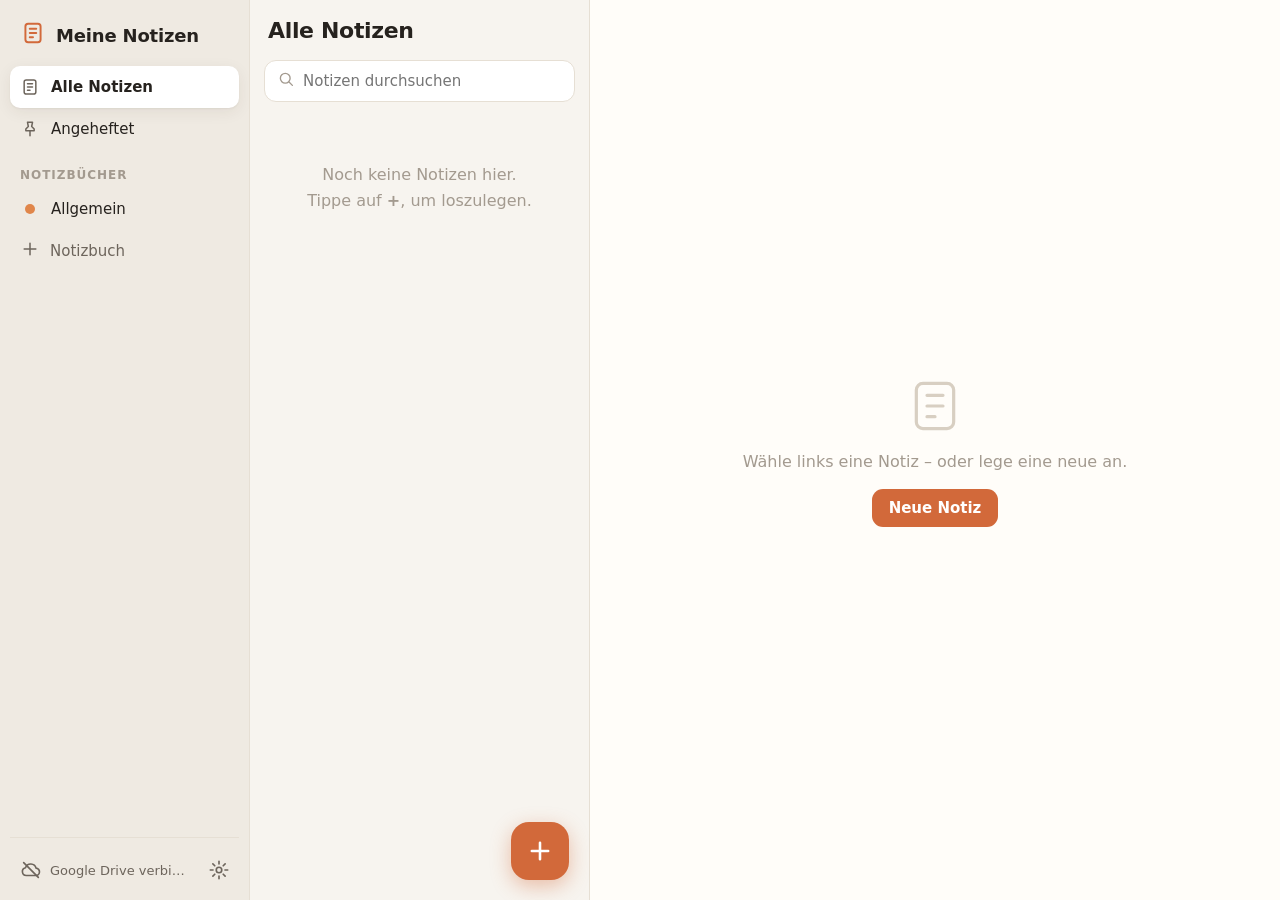
==== web/index.html @ 7f844f9a "Add files via upload" ====
<!doctype html>
<html lang="de">
<head>
  <meta charset="utf-8">
  <meta name="viewport" content="width=device-width, initial-scale=1, viewport-fit=cover, interactive-widget=resizes-content">
  <title>Meine Notizen</title>
  <meta name="theme-color" content="#f7f4ef" media="(prefers-color-scheme: light)">
  <meta name="theme-color" content="#1c1b1a" media="(prefers-color-scheme: dark)">
  <link rel="manifest" href="manifest.webmanifest">
  <link rel="icon" href="icons/icon.svg" type="image/svg+xml">
  <link rel="apple-touch-icon" href="icons/icon-192.png">
  <link rel="stylesheet" href="css/app.css">
</head>
<body>
  <div id="app" data-view="list">
    <aside id="sidebar">
      <div class="brand"><span class="brand-icon" data-icon="notes"></span><span>Meine Notizen</span></div>
      <nav id="nav"></nav>
      <button id="add-notebook" class="nav-add"><span data-icon="plus"></span>Notizbuch</button>
      <div class="sidebar-foot">
        <button id="sync-btn" class="sync-btn"></button>
        <button id="settings-btn" class="icon-btn" title="Einstellungen" data-icon="settings"></button>
      </div>
    </aside>
    <div id="scrim"></div>

    <section id="list-pane">
      <header class="pane-head">
        <button id="menu-btn" class="icon-btn drawer-toggle" title="Notizbücher" data-icon="menu"></button>
        <h1 id="list-title">Alle Notizen</h1>
        <button id="list-sync" class="icon-btn mobile-sync" title="Synchronisieren"></button>
      </header>
      <div class="search-box"><span data-icon="search"></span><input id="search" type="search" placeholder="Notizen durchsuchen" autocomplete="off"></div>
      <div id="note-list" class="note-list"></div>
      <button id="fab" class="fab" title="Neue Notiz" data-icon="plus"></button>
    </section>

    <main id="editor-pane">
      <div id="editor-empty" class="editor-empty">
        <span class="big" data-icon="notes"></span>
        <p>Wähle links eine Notiz – oder lege eine neue an.</p>
        <button id="empty-new" class="btn primary">Neue Notiz</button>
      </div>
      <div id="editor-wrap" class="editor-wrap hidden">
        <header class="pane-head editor-head">
          <button id="back-btn" class="icon-btn back-btn" title="Zurück" data-icon="back"></button>
          <button id="nb-chip" class="chip" title="In anderes Notizbuch verschieben"></button>
          <span class="spacer"></span>
          <span id="saved-state" class="saved-state"></span>
          <button id="open-app-btn" class="icon-btn quick-only" title="In der App öffnen" data-icon="open"></button>
          <button id="pin-btn" class="icon-btn" title="Anheften" data-icon="pin"></button>
          <button id="note-more" class="icon-btn" title="Mehr" data-icon="more"></button>
          <button id="done-btn" class="btn primary quick-only">Fertig</button>
        </header>
        <div class="scroll-host">
          <div class="paper">
            <textarea id="note-title" class="note-title" rows="1" placeholder="Titel"></textarea>
            <div id="note-meta" class="note-meta"></div>
            <div id="editor" class="editor"></div>
          </div>
        </div>
      </div>
    </main>
  </div>
  <script type="module" src="js/app.js"></script>
</body>
</html>
---- web/css/app.css ----
/* Meine Notizen – Gestaltung */
:root {
  --bg: #f7f4ef;
  --side: #efeae2;
  --paper: #fffdf9;
  --card: #ffffff;
  --ink: #26221e;
  --ink-2: #6d655c;
  --ink-3: #a39a8f;
  --line: #e6dfd4;
  --line-2: #d8cfc2;
  --accent: #d2693a;
  --accent-ink: #ffffff;
  --accent-soft: #f8e3d6;
  --danger: #d6453d;
  --check: #3a9a6a;
  --shadow: 0 1px 2px rgba(60, 45, 30, .06), 0 4px 16px rgba(60, 45, 30, .07);
  --shadow-lg: 0 10px 40px rgba(40, 30, 20, .22);
  --radius: 14px;
  --font: system-ui, -apple-system, "Segoe UI", Roboto, "Helvetica Neue", Arial, sans-serif;
  --safe-top: env(safe-area-inset-top, 0px);
  --safe-bottom: env(safe-area-inset-bottom, 0px);
  color-scheme: light;
}
@media (prefers-color-scheme: dark) {
  :root {
    --bg: #1c1b1a; --side: #232120; --paper: #262422; --card: #2c2a27;
    --ink: #eee8e0; --ink-2: #b3aa9f; --ink-3: #807769;
    --line: #3a3632; --line-2: #4a4540;
    --accent: #ee8a58; --accent-ink: #1d1410; --accent-soft: #4a3326;
    --check: #5cc28f;
    --shadow: 0 1px 2px rgba(0,0,0,.3), 0 4px 16px rgba(0,0,0,.25);
    color-scheme: dark;
  }
}

* { box-sizing: border-box; }
html, body { margin: 0; height: 100%; }
body {
  font-family: var(--font);
  background: var(--bg);
  color: var(--ink);
  font-size: 16px;
  -webkit-font-smoothing: antialiased;
  -webkit-tap-highlight-color: transparent;
  overflow: hidden;
}
button { font: inherit; color: inherit; background: none; border: 0; cursor: pointer; padding: 0; }
input, textarea { font: inherit; color: inherit; }
.hidden { display: none !important; }

.ic { width: 22px; height: 22px; fill: none; stroke: currentColor; stroke-width: 1.8; stroke-linecap: round; stroke-linejoin: round; flex: none; }
.ic.spin { animation: pulse 1.2s ease-in-out infinite; }
@keyframes pulse { 50% { opacity: .35; } }

.icon-btn { width: 40px; height: 40px; border-radius: 12px; display: inline-grid; place-items: center; color: var(--ink-2); flex: none; }
.icon-btn:hover { background: rgba(127,110,90,.1); }
.icon-btn.on { color: var(--accent); }
.btn { display: inline-flex; align-items: center; gap: 6px; padding: 9px 16px; border-radius: 11px; background: var(--card); border: 1px solid var(--line-2); font-weight: 600; font-size: 15px; }
.btn:hover { border-color: var(--ink-3); }
.btn.primary { background: var(--accent); color: var(--accent-ink); border-color: transparent; }
.btn.danger { background: var(--danger); color: #fff; border-color: transparent; }
.btn.small { padding: 6px 10px; font-size: 13.5px; }
.btn.small .ic { width: 17px; height: 17px; }
.btn:disabled { opacity: .45; cursor: default; }
.dot { width: 10px; height: 10px; border-radius: 50%; display: inline-block; flex: none; }

/* ---------- Layout ---------- */
#app {
  height: 100%;
  height: 100dvh;
  display: grid;
  grid-template-columns: 250px 340px 1fr;
  grid-template-rows: minmax(0, 1fr);
  overflow: hidden;
  padding-top: var(--safe-top);
}
#sidebar {
  background: var(--side);
  display: flex; flex-direction: column;
  padding: 14px 10px calc(10px + var(--safe-bottom));
  overflow-y: auto;
  border-right: 1px solid var(--line);
}
.brand { display: flex; align-items: center; gap: 10px; font-weight: 750; font-size: 18px; padding: 6px 10px 16px; letter-spacing: -.01em; }
.brand .ic { color: var(--accent); width: 26px; height: 26px; }
.nav-item { width: 100%; display: flex; align-items: center; gap: 11px; padding: 9px 10px; border-radius: 10px; color: var(--ink); text-align: left; font-size: 15px; cursor: pointer; min-height: 42px; }
.nav-item .ic { width: 20px; height: 20px; color: var(--ink-2); }
.nav-item:hover { background: rgba(127,110,90,.09); }
.nav-item.on { background: var(--card); box-shadow: var(--shadow); font-weight: 600; }
.nav-item .nav-name { flex: 1; overflow: hidden; text-overflow: ellipsis; white-space: nowrap; }
.nav-item .count { color: var(--ink-3); font-size: 13px; }
.nav-item.nb .dot { margin: 0 5px; }
.nav-item .nb-more { width: 30px; height: 30px; opacity: 0; margin: -6px -4px -6px 0; }
.nav-item:hover .nb-more, .nav-item.on .nb-more { opacity: 1; }
@media (hover: none) { .nav-item .nb-more { opacity: .7; } }
.nav-label { font-size: 12px; text-transform: uppercase; letter-spacing: .08em; color: var(--ink-3); padding: 18px 10px 6px; font-weight: 650; }
.nav-add { display: flex; align-items: center; gap: 10px; padding: 9px 10px; color: var(--ink-2); border-radius: 10px; font-size: 15px; }
.nav-add .ic { width: 20px; height: 20px; }
.nav-add:hover { background: rgba(127,110,90,.09); }
.sidebar-foot { margin-top: auto; padding-top: 12px; display: flex; align-items: center; gap: 4px; border-top: 1px solid var(--line); }
.sync-btn { flex: 1; display: flex; align-items: center; gap: 8px; padding: 8px 10px; border-radius: 10px; font-size: 13px; color: var(--ink-2); text-align: left; min-width: 0; }
.sync-btn span { overflow: hidden; text-overflow: ellipsis; white-space: nowrap; }
.sync-btn:hover { background: rgba(127,110,90,.09); }
[data-state="ok"] .ic { color: var(--check); }
[data-state="error"] .ic, [data-state="needs-auth"] .ic { color: var(--danger); }
[data-state="syncing"] .ic { color: var(--accent); }

#list-pane { display: flex; flex-direction: column; min-width: 0; min-height: 0; border-right: 1px solid var(--line); position: relative; background: var(--bg); }
.pane-head { display: flex; align-items: center; gap: 6px; padding: 10px 12px; min-height: 60px; }
.pane-head h1 { font-size: 22px; margin: 0 0 0 6px; flex: 1; font-weight: 750; letter-spacing: -.015em; overflow: hidden; text-overflow: ellipsis; white-space: nowrap; }
.drawer-toggle, .mobile-sync, .back-btn { display: none; }
.search-box { margin: 0 14px 10px; display: flex; align-items: center; gap: 8px; background: var(--card); border: 1px solid var(--line); border-radius: 12px; padding: 0 12px; }
.search-box .ic { width: 18px; height: 18px; color: var(--ink-3); }
.search-box input { border: 0; outline: 0; background: transparent; padding: 11px 0; flex: 1; min-width: 0; font-size: 15px; }
.note-list { flex: 1; overflow-y: auto; padding: 0 10px 110px; }
.note-item { display: block; width: 100%; text-align: left; padding: 13px 14px; border-radius: 13px; margin-bottom: 6px; background: var(--card); border: 1px solid transparent; box-shadow: var(--shadow); }
.note-item:hover { border-color: var(--line-2); }
.note-item.on { border-color: var(--accent); box-shadow: 0 0 0 2px var(--accent-soft), var(--shadow); }
.ni-top { display: flex; align-items: flex-start; gap: 6px; }
.ni-title { font-weight: 650; font-size: 15.5px; flex: 1; overflow: hidden; text-overflow: ellipsis; white-space: nowrap; }
.ni-pin .ic { width: 16px; height: 16px; color: var(--accent); }
.ni-snippet { color: var(--ink-2); font-size: 14px; margin-top: 4px; line-height: 1.4; display: -webkit-box; -webkit-line-clamp: 2; -webkit-box-orient: vertical; overflow: hidden; }
.ni-meta { display: flex; align-items: center; gap: 10px; margin-top: 8px; color: var(--ink-3); font-size: 12.5px; flex-wrap: wrap; }
.ni-nb { display: inline-flex; align-items: center; gap: 5px; }
.ni-nb .dot { width: 8px; height: 8px; }
.ni-ic { width: 15px; height: 15px; }
.progress { display: inline-flex; align-items: center; gap: 3px; }
.progress .ic { width: 15px; height: 15px; }
.progress.full { color: var(--check); }
.list-empty { text-align: center; color: var(--ink-3); padding: 50px 20px; line-height: 1.6; }
.fab { position: absolute; right: 20px; bottom: calc(20px + var(--safe-bottom)); width: 58px; height: 58px; border-radius: 18px; background: var(--accent); color: var(--accent-ink); display: grid; place-items: center; box-shadow: 0 6px 20px rgba(210,105,58,.4); }
.fab .ic { width: 28px; height: 28px; stroke-width: 2.2; }

#editor-pane { min-width: 0; min-height: 0; display: flex; flex-direction: column; background: var(--paper); position: relative; }
.editor-empty { margin: auto; text-align: center; color: var(--ink-3); padding: 20px; }
.editor-empty .ic { width: 64px; height: 64px; stroke-width: 1.2; color: var(--line-2); }
.editor-empty p { margin: 10px 0 18px; }
.editor-wrap { flex: 1; display: flex; flex-direction: column; min-height: 0; }
.editor-head { border-bottom: 1px solid var(--line); padding: 8px 12px; min-height: 56px; background: var(--paper); }
.spacer { flex: 1; }
.chip { display: inline-flex; align-items: center; gap: 7px; padding: 6px 12px; border-radius: 99px; background: var(--bg); border: 1px solid var(--line); font-size: 13.5px; font-weight: 600; color: var(--ink-2); max-width: 46vw; overflow: hidden; white-space: nowrap; text-overflow: ellipsis; }
.saved-state { color: var(--ink-3); font-size: 12.5px; margin-right: 4px; white-space: nowrap; }
.quick-only { display: none !important; }
.scroll-host { flex: 1; overflow-y: auto; overscroll-behavior: contain; }
.paper { max-width: 780px; margin: 0 auto; padding: 18px 28px 30vh; }
.note-title { width: 100%; border: 0; outline: 0; background: transparent; resize: none; font-size: 30px; font-weight: 750; letter-spacing: -.02em; line-height: 1.25; padding: 6px 0 2px; overflow: hidden; }
.note-title::placeholder { color: var(--ink-3); }
.note-meta { color: var(--ink-3); font-size: 12.5px; margin-bottom: 8px; }

/* ---------- Editor ---------- */
.editor { position: relative; }
.toolbar {
  position: sticky; top: 0; z-index: 5;
  display: flex; align-items: center; gap: 2px;
  padding: 6px; margin: 0 -10px 10px;
  background: color-mix(in srgb, var(--paper) 92%, transparent);
  backdrop-filter: blur(8px);
  border: 1px solid var(--line); border-radius: 14px;
  overflow-x: auto; scrollbar-width: none;
}
.toolbar::-webkit-scrollbar { display: none; }
.toolbar button { height: 38px; min-width: 38px; border-radius: 9px; display: inline-flex; align-items: center; justify-content: center; gap: 4px; color: var(--ink-2); flex: none; padding: 0 6px; }
.toolbar button:hover { background: rgba(127,110,90,.1); }
.toolbar button.on { background: var(--accent-soft); color: var(--accent); }
.toolbar .ic { width: 20px; height: 20px; }
.toolbar .sep { width: 1px; height: 22px; background: var(--line); margin: 0 4px; flex: none; }
.tb-block { padding: 0 10px !important; }
.tb-label { font-size: 13.5px; font-weight: 600; white-space: nowrap; }
.tb-hl { position: relative; }
.hl-swatch { position: absolute; left: 9px; right: 9px; bottom: 6px; height: 4px; border-radius: 2px; }
.hl-pop, .block-pop, .img-pop { position: absolute; z-index: 20; background: var(--card); border: 1px solid var(--line); border-radius: 14px; box-shadow: var(--shadow-lg); padding: 6px; }
.hl-pop { display: flex; gap: 6px; }
.hl-pop button { width: 34px; height: 34px; border-radius: 50%; border: 2px solid rgba(0,0,0,.08); }
.hl-pop .hl-none { background: var(--bg); display: grid; place-items: center; color: var(--ink-2); }
.hl-pop .hl-none .ic { width: 16px; height: 16px; }
.block-pop { display: flex; flex-direction: column; min-width: 220px; }
.block-pop button { text-align: left; padding: 9px 12px; border-radius: 9px; }
.block-pop button:hover { background: var(--bg); }
.bp-h1 { font-size: 22px; font-weight: 750; }
.bp-h2 { font-size: 18px; font-weight: 700; }
.bp-h3 { font-size: 15.5px; font-weight: 700; color: var(--ink-2); }
.img-pop { display: flex; gap: 2px; align-items: center; }
.img-pop button { height: 36px; min-width: 36px; padding: 0 9px; border-radius: 9px; display: inline-flex; align-items: center; gap: 5px; font-size: 13.5px; font-weight: 600; color: var(--ink-2); }
.img-pop button .ic { width: 18px; height: 18px; }
.img-pop button.on { background: var(--accent-soft); color: var(--accent); }
.img-pop button.danger { color: var(--danger); }
.img-pop button:hover { background: var(--bg); }

.content { outline: none; font-size: 17px; line-height: 1.6; min-height: 50vh; caret-color: var(--accent); overflow-wrap: anywhere; }
.content > :first-child { margin-top: 0; }
.content p { margin: 0 0 .35em; }
.content h1 { font-size: 1.6em; line-height: 1.25; margin: .9em 0 .35em; font-weight: 750; letter-spacing: -.015em; }
.content h2 { font-size: 1.3em; line-height: 1.3; margin: .85em 0 .3em; font-weight: 700; }
.content h3 { font-size: 1.08em; margin: .8em 0 .25em; font-weight: 700; color: var(--ink-2); }
.content ul, .content ol { margin: .2em 0 .5em; padding-left: 1.6em; }
.content li { margin: .1em 0; }
.content ul.checklist { list-style: none; padding-left: 0; }
.content ul.checklist > li { position: relative; padding-left: 32px; min-height: 1.6em; }
.content ul.checklist > li::before {
  content: ""; position: absolute; left: 1px; top: .22em;
  width: 20px; height: 20px; border-radius: 6px;
  border: 2px solid var(--ink-3); box-sizing: border-box; cursor: pointer;
  background: var(--paper);
  transition: background .12s, border-color .12s;
}
.content ul.checklist > li[data-checked="true"]::before {
  background: var(--check) url("data:image/svg+xml,%3Csvg xmlns='http://www.w3.org/2000/svg' viewBox='0 0 20 20'%3E%3Cpath d='M5 10.5l3.2 3.2L15 7' fill='none' stroke='white' stroke-width='2.4' stroke-linecap='round' stroke-linejoin='round'/%3E%3C/svg%3E") center/16px no-repeat;
  border-color: var(--check);
}
.content ul.checklist > li[data-checked="true"] { color: var(--ink-3); text-decoration: line-through; text-decoration-color: color-mix(in srgb, var(--ink-3) 70%, transparent); }
.content u { text-decoration-thickness: 1.5px; text-underline-offset: 3px; }
.content span[style*="background-color"] { border-radius: 3px; padding: 0 1px; box-decoration-break: clone; -webkit-box-decoration-break: clone; color: #26221e; }
.content blockquote { border-left: 3px solid var(--line-2); margin: .5em 0; padding-left: 12px; color: var(--ink-2); }
.content img { vertical-align: middle; cursor: pointer; }
.content img.note-img { display: block; height: auto; border-radius: 12px; margin: 8px 0; box-shadow: var(--shadow); max-width: 100%; }
.content img.note-img.size-s { width: 34%; }
.content img.note-img.size-m { width: 62%; }
.content img.note-img.size-l { width: 100%; }
.content img.sticker { height: 80px; width: auto; margin: 2px 4px; }
.content img.sticker.size-s { height: 48px; }
.content img.sticker.size-l { height: 132px; }
.content img.is-selected { outline: 3px solid var(--accent); outline-offset: 3px; }

/* ---------- Dialoge ---------- */
.modal-backdrop { position: fixed; inset: 0; background: rgba(30,22,15,.38); z-index: 100; display: grid; place-items: center; padding: 16px; animation: fade .15s ease-out; }
.modal-backdrop.closing { animation: fade .15s ease-in reverse forwards; }
@keyframes fade { from { opacity: 0; } }
.modal { background: var(--card); border-radius: 20px; box-shadow: var(--shadow-lg); width: min(420px, 100%); max-height: calc(100vh - 32px); display: flex; flex-direction: column; animation: pop .18s ease-out; }
.modal.wide { width: min(640px, 100%); }
@keyframes pop { from { transform: translateY(10px) scale(.98); } }
.modal-head { display: flex; align-items: center; padding: 14px 10px 4px 20px; }
.modal-head h2 { flex: 1; margin: 0; font-size: 18px; font-weight: 700; overflow: hidden; text-overflow: ellipsis; white-space: nowrap; }
.modal-body { padding: 8px 20px 16px; overflow-y: auto; }
.modal-body p { margin: 0 0 8px; line-height: 1.5; }
.modal-actions { display: flex; justify-content: flex-end; gap: 8px; padding: 0 16px 16px; }
.text-input { width: 100%; padding: 11px 13px; border-radius: 11px; border: 1px solid var(--line-2); background: var(--bg); outline: 0; font-size: 16px; }
.text-input:focus { border-color: var(--accent); }
.choice-list { display: flex; flex-direction: column; gap: 2px; }
.choice { display: flex; align-items: center; gap: 12px; padding: 12px; border-radius: 11px; text-align: left; font-size: 15.5px; }
.choice:hover { background: var(--bg); }
.settings section { padding: 6px 0 16px; border-bottom: 1px solid var(--line); margin-bottom: 14px; }
.settings section:last-child { border: 0; margin: 0; }
.settings h3 { display: flex; align-items: center; gap: 8px; margin: 0 0 6px; font-size: 16px; }
.settings h3 .ic { color: var(--accent); }
.settings .row { display: flex; gap: 8px; flex-wrap: wrap; margin-top: 10px; }
.settings .field { display: block; margin-top: 10px; }
.settings .field span { display: block; font-size: 13px; color: var(--ink-2); margin-bottom: 5px; }
.muted { color: var(--ink-2); font-size: 14px; }
.small { font-size: 12.5px; }
.status-line { font-weight: 600; font-size: 14px; }

.toast { position: fixed; left: 50%; bottom: calc(26px + var(--safe-bottom)); transform: translate(-50%, 30px); background: #2d2925; color: #fff; padding: 11px 18px; border-radius: 12px; font-size: 14.5px; z-index: 200; opacity: 0; transition: .2s; pointer-events: none; max-width: calc(100vw - 32px); box-shadow: var(--shadow-lg); }
.toast.show { opacity: 1; transform: translate(-50%, 0); }
.fatal { position: fixed; inset: auto 16px 16px; background: var(--danger); color: #fff; padding: 14px; border-radius: 12px; z-index: 300; }

/* Zuschneiden */
.crop-stage { background: repeating-conic-gradient(#e9e4dc 0 25%, #f6f2ec 0 50%) 0 0/18px 18px; border-radius: 12px; display: grid; place-items: center; padding: 14px; touch-action: none; }
@media (prefers-color-scheme: dark) { .crop-stage { background: repeating-conic-gradient(#2e2b28 0 25%, #383430 0 50%) 0 0/18px 18px; } }
.crop-inner { position: relative; display: inline-block; line-height: 0; }
.crop-img { max-width: 100%; max-height: 52vh; display: block; user-select: none; -webkit-user-drag: none; }
.crop-box { position: absolute; border: 2px solid #fff; box-shadow: 0 0 0 9999px rgba(0,0,0,.45); cursor: move; touch-action: none; }
.crop-inner { overflow: hidden; }
.crop-box .h { position: absolute; width: 26px; height: 26px; border: 4px solid #fff; }
.crop-box .nw { left: -4px; top: -4px; border-right: 0; border-bottom: 0; cursor: nwse-resize; }
.crop-box .ne { right: -4px; top: -4px; border-left: 0; border-bottom: 0; cursor: nesw-resize; }
.crop-box .sw { left: -4px; bottom: -4px; border-right: 0; border-top: 0; cursor: nesw-resize; }
.crop-box .se { right: -4px; bottom: -4px; border-left: 0; border-top: 0; cursor: nwse-resize; }
.crop-tools, .crop-ai { display: flex; flex-wrap: wrap; align-items: center; gap: 8px; margin-top: 12px; }
.crop-ai { padding: 10px; border-radius: 12px; background: var(--accent-soft); }
.ai-label { display: inline-flex; align-items: center; gap: 5px; font-weight: 700; color: var(--accent); font-size: 14px; margin-right: 4px; }
.ai-label .ic { width: 18px; height: 18px; }
.crop-ai .hint { font-size: 12.5px; color: var(--ink-2); }
.crop.busy { opacity: .6; pointer-events: none; }
.seg { display: inline-flex; background: var(--bg); border: 1px solid var(--line); border-radius: 10px; padding: 2px; }
.seg button { padding: 5px 10px; border-radius: 8px; font-size: 13.5px; font-weight: 600; color: var(--ink-2); }
.seg button.on { background: var(--card); color: var(--ink); box-shadow: var(--shadow); }

/* Sticker */
.tabs { display: flex; gap: 6px; margin-bottom: 12px; }
.tabs button { padding: 7px 14px; border-radius: 99px; font-weight: 600; font-size: 14px; color: var(--ink-2); background: var(--bg); }
.tabs button.on { background: var(--accent); color: var(--accent-ink); }
.sticker-grid { display: grid; grid-template-columns: repeat(auto-fill, minmax(78px, 1fr)); gap: 8px; }
.sticker-cell { aspect-ratio: 1; border-radius: 14px; background: var(--bg); display: grid; place-items: center; position: relative; padding: 8px; cursor: pointer; }
.sticker-cell:hover { background: var(--accent-soft); }
.sticker-cell img { max-width: 100%; max-height: 100%; }
.sticker-cell.add { border: 2px dashed var(--line-2); color: var(--ink-2); font-size: 12.5px; gap: 2px; }
.sticker-cell .del { position: absolute; top: 3px; right: 3px; width: 22px; height: 22px; border-radius: 50%; background: var(--card); display: grid; place-items: center; box-shadow: var(--shadow); }
.sticker-cell .del .ic { width: 13px; height: 13px; }

#scrim { display: none; }

/* ---------- Mittlere Breite (Tablet, aufgeklapptes Falt-Handy) ---------- */
@media (max-width: 1099px) {
  #app { grid-template-columns: 330px 1fr; }
  #sidebar { position: fixed; top: 0; bottom: 0; left: 0; width: 280px; z-index: 50; transform: translateX(-105%); transition: transform .22s ease; padding-top: calc(14px + var(--safe-top)); }
  #app.drawer-open #sidebar { transform: none; box-shadow: var(--shadow-lg); }
  #app.drawer-open #scrim { display: block; position: fixed; inset: 0; background: rgba(30,22,15,.3); z-index: 40; }
  .drawer-toggle { display: inline-grid; }
  .mobile-sync { display: inline-grid; }
}

/* ---------- Handy ---------- */
@media (max-width: 759px) {
  #app { grid-template-columns: 1fr; }
  #list-pane, #editor-pane { grid-row: 1; grid-column: 1; }
  #app[data-view="list"] #editor-pane { display: none; }
  #app[data-view="editor"] #list-pane { display: none; }
  .back-btn { display: inline-grid; }
  .paper { padding: 10px 16px 40vh; }
  .note-title { font-size: 26px; }
  .toolbar { margin: 0 -8px 8px; border-radius: 12px; }
  .content { font-size: 17px; }
  .modal-backdrop { place-items: end center; padding: 0; }
  .modal, .modal.wide { width: 100%; border-radius: 22px 22px 0 0; max-height: 92vh; padding-bottom: var(--safe-bottom); }
  .content img.note-img.size-s { width: 45%; }
  .content img.note-img.size-m { width: 75%; }
}

/* ---------- Schnellbearbeitung aus dem Widget ---------- */
body.quick { background: transparent; }
body.quick #app { display: block; background: rgba(20,15,10,.35); padding: 0; }
body.quick #sidebar, body.quick #list-pane, body.quick #scrim, body.quick .back-btn, body.quick #note-more, body.quick .editor-empty { display: none !important; }
body.quick #editor-pane { display: flex !important; position: absolute; left: 10px; right: 10px; bottom: 10px; top: max(10vh, 40px); border-radius: 22px; box-shadow: var(--shadow-lg); overflow: hidden; max-width: 760px; margin: 0 auto; }
body.quick .quick-only { display: inline-flex !important; }
body.quick .paper { padding-bottom: 30px; }
body.quick .note-title { font-size: 22px; }
body.quick .chip { max-width: 34vw; }
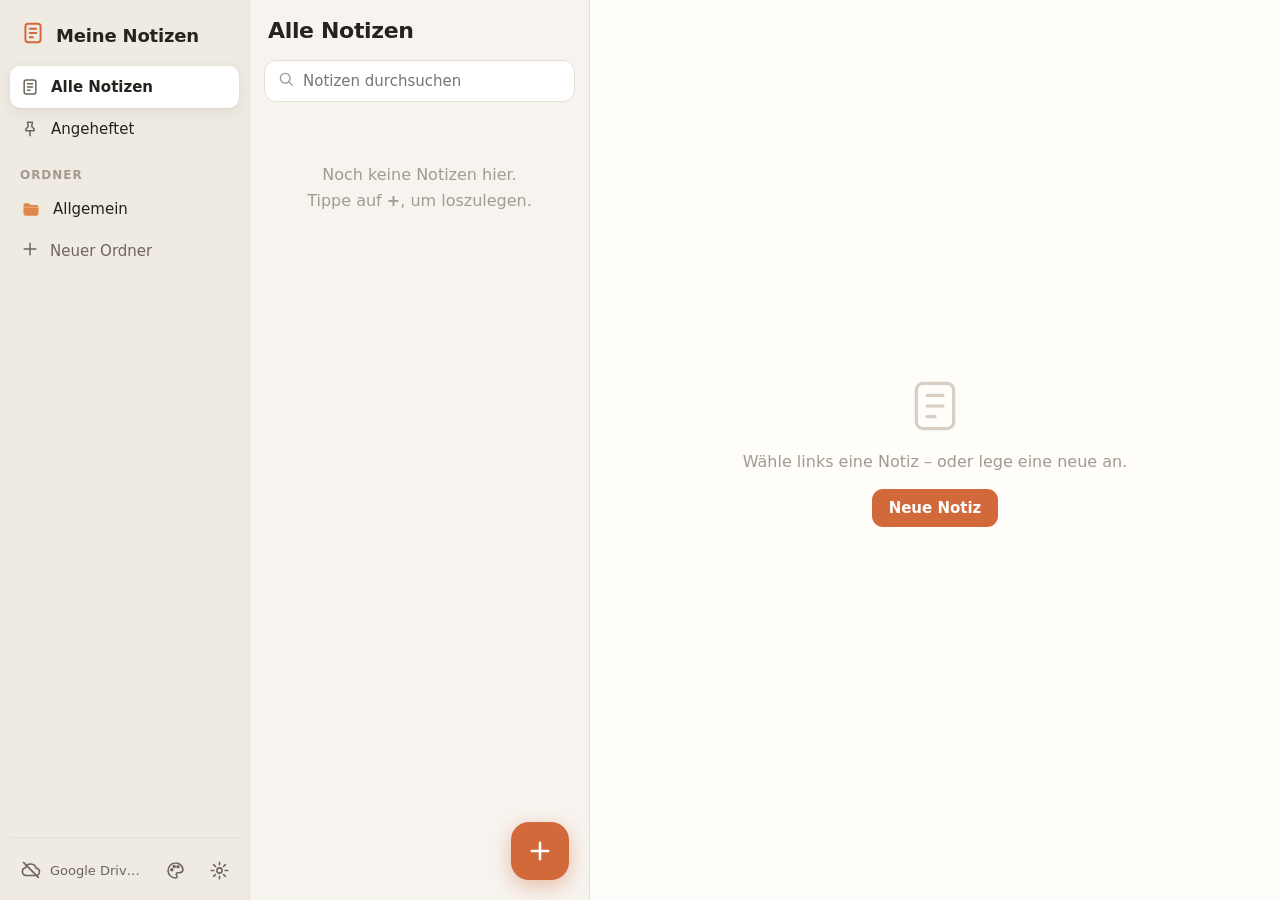
==== commit fd4fb16d: "Web: Ordner, Farben & Design, helles Thema, leeres Papier, bessere Aktualisierung Co-Authored-By: Cl" ====
--- a/web/index.html
+++ b/web/index.html
@@ -16,9 +16,10 @@
     <aside id="sidebar">
       <div class="brand"><span class="brand-icon" data-icon="notes"></span><span>Meine Notizen</span></div>
       <nav id="nav"></nav>
-      <button id="add-notebook" class="nav-add"><span data-icon="plus"></span>Notizbuch</button>
+      <button id="add-notebook" class="nav-add"><span data-icon="plus"></span>Neuer Ordner</button>
       <div class="sidebar-foot">
         <button id="sync-btn" class="sync-btn"></button>
+        <button id="design-btn" class="icon-btn" title="Farben &amp; Design" data-icon="palette"></button>
         <button id="settings-btn" class="icon-btn" title="Einstellungen" data-icon="settings"></button>
       </div>
     </aside>
@@ -26,7 +27,7 @@
 
     <section id="list-pane">
       <header class="pane-head">
-        <button id="menu-btn" class="icon-btn drawer-toggle" title="Notizbücher" data-icon="menu"></button>
+        <button id="menu-btn" class="icon-btn drawer-toggle" title="Ordner" data-icon="menu"></button>
         <h1 id="list-title">Alle Notizen</h1>
         <button id="list-sync" class="icon-btn mobile-sync" title="Synchronisieren"></button>
       </header>
@@ -44,10 +45,11 @@
       <div id="editor-wrap" class="editor-wrap hidden">
         <header class="pane-head editor-head">
           <button id="back-btn" class="icon-btn back-btn" title="Zurück" data-icon="back"></button>
-          <button id="nb-chip" class="chip" title="In anderes Notizbuch verschieben"></button>
+          <button id="nb-chip" class="chip" title="In anderen Ordner verschieben"></button>
           <span class="spacer"></span>
           <span id="saved-state" class="saved-state"></span>
           <button id="open-app-btn" class="icon-btn quick-only" title="In der App öffnen" data-icon="open"></button>
+          <button id="style-btn" class="icon-btn" title="Aussehen der Notiz" data-icon="palette"></button>
           <button id="pin-btn" class="icon-btn" title="Anheften" data-icon="pin"></button>
           <button id="note-more" class="icon-btn" title="Mehr" data-icon="more"></button>
           <button id="done-btn" class="btn primary quick-only">Fertig</button>
--- a/web/css/app.css
+++ b/web/css/app.css
@@ -11,7 +11,7 @@
   --line-2: #d8cfc2;
   --accent: #d2693a;
   --accent-ink: #ffffff;
-  --accent-soft: #f8e3d6;
+  --accent-soft: color-mix(in srgb, var(--accent) 16%, #ffffff);
   --danger: #d6453d;
   --check: #3a9a6a;
   --shadow: 0 1px 2px rgba(60, 45, 30, .06), 0 4px 16px rgba(60, 45, 30, .07);
@@ -22,12 +22,22 @@
   --safe-bottom: env(safe-area-inset-bottom, 0px);
   color-scheme: light;
 }
-@media (prefers-color-scheme: dark) {
-  :root {
+/* Dunkles Design: fest gewählt oder automatisch nach Systemeinstellung */
+:root[data-theme="dark"] {
     --bg: #1c1b1a; --side: #232120; --paper: #262422; --card: #2c2a27;
     --ink: #eee8e0; --ink-2: #b3aa9f; --ink-3: #807769;
     --line: #3a3632; --line-2: #4a4540;
-    --accent: #ee8a58; --accent-ink: #1d1410; --accent-soft: #4a3326;
+    --accent: #ee8a58; --accent-ink: #1d1410; --accent-soft: color-mix(in srgb, var(--accent) 24%, #262422);
+    --check: #5cc28f;
+    --shadow: 0 1px 2px rgba(0,0,0,.3), 0 4px 16px rgba(0,0,0,.25);
+    color-scheme: dark;
+}
+@media (prefers-color-scheme: dark) {
+  :root[data-theme="auto"] {
+    --bg: #1c1b1a; --side: #232120; --paper: #262422; --card: #2c2a27;
+    --ink: #eee8e0; --ink-2: #b3aa9f; --ink-3: #807769;
+    --line: #3a3632; --line-2: #4a4540;
+    --accent: #ee8a58; --accent-ink: #1d1410; --accent-soft: color-mix(in srgb, var(--accent) 24%, #262422);
     --check: #5cc28f;
     --shadow: 0 1px 2px rgba(0,0,0,.3), 0 4px 16px rgba(0,0,0,.25);
     color-scheme: dark;
@@ -168,8 +178,8 @@
 .tb-block { padding: 0 10px !important; }
 .tb-label { font-size: 13.5px; font-weight: 600; white-space: nowrap; }
 .tb-hl { position: relative; }
-.hl-swatch { position: absolute; left: 9px; right: 9px; bottom: 6px; height: 4px; border-radius: 2px; }
-.hl-pop, .block-pop, .img-pop { position: absolute; z-index: 20; background: var(--card); border: 1px solid var(--line); border-radius: 14px; box-shadow: var(--shadow-lg); padding: 6px; }
+.hl-swatch, .fc-swatch { position: absolute; left: 9px; right: 9px; bottom: 5px; height: 4px; border-radius: 2px; }
+.hl-pop, .block-pop, .img-pop, .fc-pop, .size-pop { position: absolute; z-index: 20; background: var(--card); border: 1px solid var(--line); border-radius: 14px; box-shadow: var(--shadow-lg); padding: 6px; }
 .hl-pop { display: flex; gap: 6px; }
 .hl-pop button { width: 34px; height: 34px; border-radius: 50%; border: 2px solid rgba(0,0,0,.08); }
 .hl-pop .hl-none { background: var(--bg); display: grid; place-items: center; color: var(--ink-2); }
@@ -256,7 +266,7 @@
 
 /* Zuschneiden */
 .crop-stage { background: repeating-conic-gradient(#e9e4dc 0 25%, #f6f2ec 0 50%) 0 0/18px 18px; border-radius: 12px; display: grid; place-items: center; padding: 14px; touch-action: none; }
-@media (prefers-color-scheme: dark) { .crop-stage { background: repeating-conic-gradient(#2e2b28 0 25%, #383430 0 50%) 0 0/18px 18px; } }
+:root.is-dark .crop-stage { background: repeating-conic-gradient(#2e2b28 0 25%, #383430 0 50%) 0 0/18px 18px; }
 .crop-inner { position: relative; display: inline-block; line-height: 0; }
 .crop-img { max-width: 100%; max-height: 52vh; display: block; user-select: none; -webkit-user-drag: none; }
 .crop-box { position: absolute; border: 2px solid #fff; box-shadow: 0 0 0 9999px rgba(0,0,0,.45); cursor: move; touch-action: none; }
@@ -326,3 +336,126 @@
 body.quick .paper { padding-bottom: 30px; }
 body.quick .note-title { font-size: 22px; }
 body.quick .chip { max-width: 34vw; }
+
+
+/* ---------- Personalisierung ---------- */
+.fc-pop { max-width: min(360px, calc(100vw - 24px)); }
+.size-pop { display: flex; flex-direction: column; min-width: 170px; }
+.size-pop button { text-align: left; padding: 7px 12px; border-radius: 9px; }
+.size-pop button:hover { background: var(--bg); }
+.color-row { display: flex; flex-wrap: wrap; gap: 8px; align-items: center; }
+.swatch { width: 32px; height: 32px; border-radius: 50%; border: 2px solid rgba(127,110,90,.25); position: relative; flex: none; cursor: pointer; display: inline-grid; place-items: center; }
+.swatch.on { box-shadow: 0 0 0 2px var(--card), 0 0 0 4px var(--accent); }
+.swatch.none { width: auto; border-radius: 99px; padding: 0 12px; background: var(--bg); font-size: 13px; font-weight: 600; color: var(--ink-2); }
+.swatch.custom { background: conic-gradient(#f44, #fd4, #4d6, #4cf, #66f, #e4e, #f44); color: #fff; font-weight: 800; text-shadow: 0 1px 2px rgba(0,0,0,.4); overflow: hidden; }
+.swatch.custom input { position: absolute; inset: 0; opacity: 0; width: 100%; height: 100%; cursor: pointer; border: 0; padding: 0; }
+.style-panel section, .settings .field { margin-bottom: 18px; }
+.style-panel h3 { font-size: 15px; margin: 0 0 8px; }
+.style-panel .seg, .settings .seg { margin-bottom: 10px; flex-wrap: wrap; }
+.size-row { display: flex; align-items: center; gap: 10px; }
+.size-row input { flex: 1; accent-color: var(--accent); }
+.a-small { font-size: 13px; color: var(--ink-2); } .a-big { font-size: 22px; color: var(--ink-2); }
+.size-val { font-weight: 500; color: var(--ink-3); font-size: 13px; }
+.bg-image-box { display: flex; gap: 12px; align-items: center; flex-wrap: wrap; }
+.bg-thumb { width: 96px; height: 96px; border-radius: 14px; background: var(--bg); border: 1px solid var(--line); display: grid; place-items: center; font-size: 12px; color: var(--ink-3); flex: none; }
+.bg-image-tools { display: flex; flex-direction: column; gap: 10px; flex: 1; min-width: 200px; }
+.dim-label { display: flex; align-items: center; gap: 8px; font-size: 12.5px; color: var(--ink-2); }
+.dim-label input { flex: 1; accent-color: var(--accent); }
+.settings .field > span { display: block; font-size: 13px; color: var(--ink-2); margin-bottom: 7px; }
+
+/* Aussehen einer Notiz im Editor */
+#editor-pane.styled .content, #editor-pane.styled .note-title { color: var(--note-ink, var(--ink)); }
+#editor-pane[style*="--note-ink"] { --ink: var(--note-ink); --ink-2: var(--note-ink-2); --ink-3: var(--note-ink-3); }
+#editor-pane.has-note-bg { background: var(--note-bg); }
+#editor-pane.has-note-bg { --paper: var(--note-paper); }
+#editor-pane.has-note-bg .editor-head { background: color-mix(in srgb, var(--note-paper) 80%, transparent); backdrop-filter: blur(10px); border-bottom-color: color-mix(in srgb, var(--note-ink, #000) 12%, transparent); }
+#editor-pane.has-note-bg .toolbar { border-color: color-mix(in srgb, var(--note-ink, #000) 14%, transparent); }
+#editor-pane.has-note-bg .chip { background: color-mix(in srgb, var(--note-paper) 70%, transparent); border-color: color-mix(in srgb, var(--note-ink, #000) 15%, transparent); color: var(--note-ink-2, var(--ink-2)); }
+#editor-pane .content { font-size: var(--note-size, 17px); }
+#editor-pane .note-title { font-size: calc(var(--note-size, 17px) * 1.76); }
+#editor-pane.has-pattern .scroll-host { background: var(--note-scroll-bg); background-attachment: local; }
+#editor-pane.has-pattern .content { line-height: var(--note-lh); }
+#editor-pane.has-pattern .content p, #editor-pane.has-pattern .content li { margin: 0; }
+.note-item.has-note-bg { background: var(--note-bg); }
+.note-item[style*="--note-ink"] .ni-title { color: var(--note-ink); }
+.note-item[style*="--note-ink"] .ni-snippet { color: var(--note-ink-2); }
+.note-item[style*="--note-ink"] .ni-meta { color: var(--note-ink-3); }
+
+/* App-Hintergrund */
+body.has-app-bg #app { background: var(--app-bg); }
+body.has-app-bg #sidebar { background: color-mix(in srgb, var(--side) 72%, transparent); backdrop-filter: blur(16px); -webkit-backdrop-filter: blur(16px); }
+body.has-app-bg #list-pane { background: transparent; }
+body.has-app-bg .pane-head h1 { text-shadow: 0 1px 8px color-mix(in srgb, var(--bg) 70%, transparent); }
+body.has-app-bg .search-box { background: color-mix(in srgb, var(--card) 85%, transparent); backdrop-filter: blur(8px); }
+body.has-app-bg .list-empty { background: color-mix(in srgb, var(--card) 80%, transparent); border-radius: 14px; margin: 10px 4px; }
+body.has-app-bg #editor-pane:not(.has-note-bg) { background: color-mix(in srgb, var(--paper) 94%, transparent); }
+@media (max-width: 1099px) { body.has-app-bg #sidebar { background: color-mix(in srgb, var(--side) 90%, transparent); } }
+
+/* Kompaktes Blatt, damit die Notiz als Vorschau sichtbar bleibt */
+@media (max-width: 759px) {
+  .modal-backdrop.sheet-compact { background: rgba(30,22,15,.12); }
+  .modal-backdrop.sheet-compact .modal { max-height: 58vh; }
+}
+@media (min-width: 760px) {
+  .modal-backdrop.sheet-compact { place-items: center end; background: rgba(30,22,15,.12); }
+  .modal-backdrop.sheet-compact .modal { margin-right: 16px; width: min(440px, 100%); }
+}
+
+/* ---------- Widget einrichten (Android) ---------- */
+body.widgetcfg { background: transparent; }
+body.widgetcfg #app { display: none; }
+.wcfg { position: fixed; inset: 0; background: rgba(20,15,10,.4); display: flex; align-items: flex-end; justify-content: center; padding: 10px; }
+.wcfg-card { background: var(--card); border-radius: 22px; width: 100%; max-width: 560px; max-height: calc(100vh - 40px); display: flex; flex-direction: column; box-shadow: var(--shadow-lg); overflow: hidden; }
+.wcfg-head { padding: 16px 20px 6px; }
+.wcfg-head h2 { margin: 0; font-size: 19px; }
+.wcfg-scroll { overflow-y: auto; padding: 4px 20px 10px; }
+.wcfg-scroll section { margin-top: 16px; }
+.wcfg-scroll h3 { font-size: 15px; margin: 0 0 8px; }
+.wcfg-foot { display: flex; justify-content: flex-end; gap: 8px; padding: 12px 16px calc(14px + var(--safe-bottom)); border-top: 1px solid var(--line); }
+.wcfg-preview-wrap { padding: 16px; border-radius: 16px; background: linear-gradient(135deg, #7b8fa6, #c7a37b 60%, #8e6f9e); }
+.wcfg-preview { position: relative; border-radius: 22px; overflow: hidden; min-height: 150px; color: var(--ink); }
+.wp-bg { position: absolute; inset: 0; }
+.wp-body { position: relative; padding: 12px 16px 14px; }
+.wp-title { font-weight: 750; font-size: 16px; margin-bottom: 6px; }
+.wp-row { font-size: 14px; padding: 3px 0; display: flex; align-items: center; gap: 9px; }
+.wp-row.h { font-weight: 700; font-size: 15.5px; }
+.wp-row.muted { opacity: .6; }
+.wp-row.done { opacity: .6; text-decoration: line-through; }
+.wp-chk { width: 16px; height: 16px; border: 2px solid currentColor; border-radius: 5px; opacity: .7; flex: none; }
+.wp-row.done .wp-chk { background: var(--check); border-color: var(--check); opacity: 1; }
+.wcfg-notes { max-height: 220px; overflow-y: auto; display: flex; flex-direction: column; gap: 2px; margin-top: 8px; }
+.wcfg-note { display: flex; align-items: center; gap: 12px; padding: 9px 10px; border-radius: 11px; text-align: left; }
+.wcfg-note:hover { background: var(--bg); }
+.wcfg-note .radio { width: 20px; height: 20px; border-radius: 50%; border: 2px solid var(--ink-3); flex: none; }
+.wcfg-note.on .radio { border: 6px solid var(--accent); }
+.wn-text { display: flex; flex-direction: column; min-width: 0; }
+.wn-text b { font-weight: 600; overflow: hidden; text-overflow: ellipsis; white-space: nowrap; }
+.wn-text small { color: var(--ink-3); display: flex; align-items: center; gap: 5px; }
+.wn-text .dot { width: 8px; height: 8px; }
+.small-search { margin: 0; }
+.alpha-label { margin-top: 12px; }
+.alpha-val { min-width: 44px; text-align: right; }
+.wb-type .seg { margin-bottom: 10px; }
+
+/* Ordner */
+.folder-ic { width: 20px; height: 20px; flex: none; display: inline-grid; }
+.folder-ic svg { width: 100%; height: 100%; }
+.nav-item.nb .folder-ic { margin: 0 1px; }
+.ni-nb .folder-ic, .chip .folder-ic, .choice .folder-ic { width: 16px; height: 16px; }
+.chip .folder-ic { width: 17px; height: 17px; }
+.folder-form .field { margin-bottom: 16px; }
+.folder-form .field > span { display: block; font-size: 13px; color: var(--ink-2); margin-bottom: 7px; }
+.sidebar-foot .icon-btn .ic { width: 21px; height: 21px; }
+
+/* Design-Vorlagen */
+.preset-row { display: grid; grid-template-columns: repeat(auto-fill, minmax(92px, 1fr)); gap: 8px; }
+.preset { border-radius: 14px; border: 2px solid var(--line); overflow: hidden; text-align: left; background: var(--card); }
+.preset.on { border-color: var(--accent); }
+.preset .pv { height: 46px; display: grid; grid-template-columns: 30% 1fr; }
+.preset .pv i { display: block; }
+.preset .pv b { display: block; margin: 8px 6px 0; border-radius: 6px 6px 0 0; }
+.preset span { display: block; font-size: 12.5px; font-weight: 600; padding: 5px 8px 6px; }
+.color-field { display: grid; grid-template-columns: 120px 1fr; gap: 10px; align-items: start; margin-bottom: 12px; }
+.color-field > span { font-size: 13.5px; color: var(--ink-2); padding-top: 7px; }
+@media (max-width: 759px) { .color-field { grid-template-columns: 1fr; gap: 4px; } }
+.design-panel .swatch:not(.none) { width: 28px; height: 28px; }
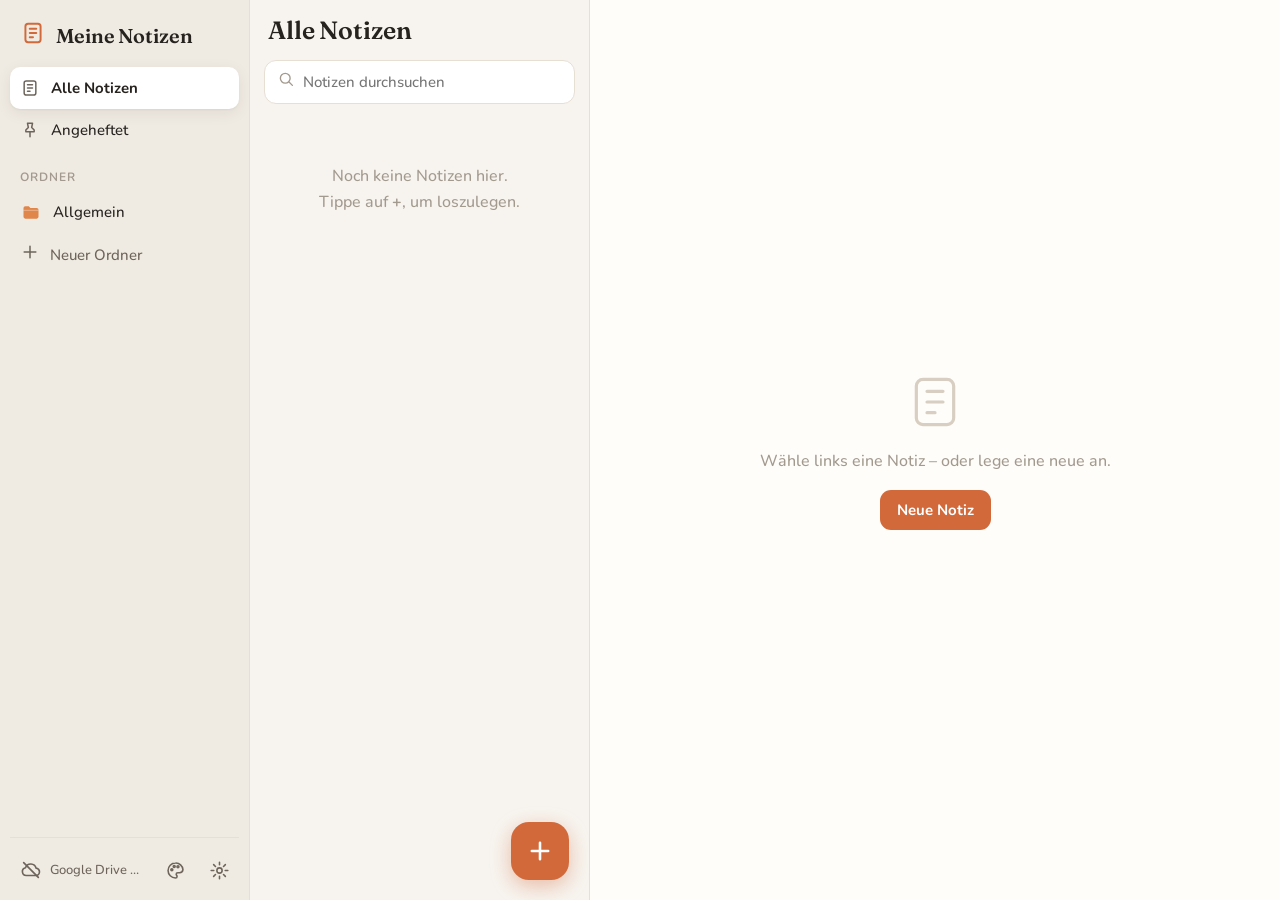
==== commit 363ea897: "Web: App-Hintergrund als Glas-Design, Deckkraft für Hintergrundbilder, neue Schriftarten Co-Authored" ====
--- a/web/index.html
+++ b/web/index.html
@@ -9,6 +9,9 @@
   <link rel="manifest" href="manifest.webmanifest">
   <link rel="icon" href="icons/icon.svg" type="image/svg+xml">
   <link rel="apple-touch-icon" href="icons/icon-192.png">
+  <link rel="preconnect" href="https://fonts.googleapis.com">
+  <link rel="preconnect" href="https://fonts.gstatic.com" crossorigin>
+  <link rel="stylesheet" href="https://fonts.googleapis.com/css2?family=Nunito:wght@400;500;600;700;800&family=Fraunces:opsz,wght@9..144,500;600;700&family=Quicksand:wght@500;600;700&family=Lora:ital,wght@0,400;0,600;0,700;1,400&family=Playfair+Display:wght@500;600;700&family=DM+Sans:opsz,wght@9..40,400;500;600;700&display=swap">
   <link rel="stylesheet" href="css/app.css">
 </head>
 <body>
--- a/web/css/app.css
+++ b/web/css/app.css
@@ -17,7 +17,9 @@
   --shadow: 0 1px 2px rgba(60, 45, 30, .06), 0 4px 16px rgba(60, 45, 30, .07);
   --shadow-lg: 0 10px 40px rgba(40, 30, 20, .22);
   --radius: 14px;
-  --font: system-ui, -apple-system, "Segoe UI", Roboto, "Helvetica Neue", Arial, sans-serif;
+  --font: "Nunito", system-ui, -apple-system, "Segoe UI", Roboto, sans-serif;
+  --font-display: "Fraunces", Georgia, serif;
+  --glass-border: rgba(255, 255, 255, .55);
   --safe-top: env(safe-area-inset-top, 0px);
   --safe-bottom: env(safe-area-inset-bottom, 0px);
   color-scheme: light;
@@ -31,6 +33,7 @@
     --check: #5cc28f;
     --shadow: 0 1px 2px rgba(0,0,0,.3), 0 4px 16px rgba(0,0,0,.25);
     color-scheme: dark;
+    --glass-border: rgba(255, 255, 255, .12);
 }
 @media (prefers-color-scheme: dark) {
   :root[data-theme="auto"] {
@@ -41,6 +44,7 @@
     --check: #5cc28f;
     --shadow: 0 1px 2px rgba(0,0,0,.3), 0 4px 16px rgba(0,0,0,.25);
     color-scheme: dark;
+    --glass-border: rgba(255, 255, 255, .12);
   }
 }
 
@@ -381,15 +385,44 @@
 .note-item[style*="--note-ink"] .ni-snippet { color: var(--note-ink-2); }
 .note-item[style*="--note-ink"] .ni-meta { color: var(--note-ink-3); }
 
-/* App-Hintergrund */
-body.has-app-bg #app { background: var(--app-bg); }
-body.has-app-bg #sidebar { background: color-mix(in srgb, var(--side) 72%, transparent); backdrop-filter: blur(16px); -webkit-backdrop-filter: blur(16px); }
-body.has-app-bg #list-pane { background: transparent; }
-body.has-app-bg .pane-head h1 { text-shadow: 0 1px 8px color-mix(in srgb, var(--bg) 70%, transparent); }
-body.has-app-bg .search-box { background: color-mix(in srgb, var(--card) 85%, transparent); backdrop-filter: blur(8px); }
-body.has-app-bg .list-empty { background: color-mix(in srgb, var(--card) 80%, transparent); border-radius: 14px; margin: 10px 4px; }
-body.has-app-bg #editor-pane:not(.has-note-bg) { background: color-mix(in srgb, var(--paper) 94%, transparent); }
-@media (max-width: 1099px) { body.has-app-bg #sidebar { background: color-mix(in srgb, var(--side) 90%, transparent); } }
+/* App-Hintergrund: Bild über die ganze App, Bereiche als schwebende Glas-Karten */
+body.has-app-bg #app {
+  background: var(--app-bg-color, var(--bg));
+  position: relative; isolation: isolate;
+  padding: calc(12px + var(--safe-top)) 12px calc(12px + var(--safe-bottom));
+  gap: 12px;
+}
+body.has-app-bg #app::before {
+  content: ""; position: absolute; inset: 0; z-index: -1;
+  background: var(--app-bg-img, none);
+  opacity: var(--app-bg-op, 1);
+}
+body.has-app-bg #sidebar, body.has-app-bg #list-pane, body.has-app-bg #editor-pane {
+  border-radius: 24px;
+  border: 1px solid var(--glass-border);
+  box-shadow: 0 10px 40px rgba(70, 40, 50, .14), inset 0 1px 0 rgba(255,255,255,.35);
+  overflow: hidden;
+  -webkit-backdrop-filter: blur(22px) saturate(1.25);
+  backdrop-filter: blur(22px) saturate(1.25);
+}
+body.has-app-bg #sidebar { background: color-mix(in srgb, var(--side) 66%, transparent); border-right: 1px solid var(--glass-border); }
+body.has-app-bg #list-pane { background: color-mix(in srgb, var(--bg) 52%, transparent); border-right: 1px solid var(--glass-border); }
+body.has-app-bg #editor-pane:not(.has-note-bg) { background: color-mix(in srgb, var(--paper) 88%, transparent); }
+body.has-app-bg .note-item { background: color-mix(in srgb, var(--card) 86%, transparent); }
+body.has-app-bg .search-box { background: color-mix(in srgb, var(--card) 80%, transparent); }
+body.has-app-bg .list-empty { background: color-mix(in srgb, var(--card) 75%, transparent); border-radius: 16px; margin: 10px 4px; }
+body.has-app-bg .nav-item.on { background: color-mix(in srgb, var(--card) 88%, transparent); }
+body.has-app-bg .sidebar-foot { border-top-color: var(--glass-border); }
+@media (max-width: 1099px) {
+  body.has-app-bg #sidebar { top: calc(12px + var(--safe-top)); left: 12px; bottom: calc(12px + var(--safe-bottom)); height: auto; background: color-mix(in srgb, var(--side) 88%, transparent); }
+}
+@media (max-width: 759px) {
+  body.has-app-bg #app { padding: calc(8px + var(--safe-top)) 8px calc(8px + var(--safe-bottom)); }
+  body.has-app-bg #list-pane, body.has-app-bg #editor-pane { border-radius: 20px; }
+  body.has-app-bg #sidebar { left: 8px; top: calc(8px + var(--safe-top)); bottom: calc(8px + var(--safe-bottom)); }
+}
+
+/* Hintergrundbild einer Notiz (mit Deckkraft) */
 
 /* Kompaktes Blatt, damit die Notiz als Vorschau sichtbar bleibt */
 @media (max-width: 759px) {
@@ -459,3 +492,27 @@
 .color-field > span { font-size: 13.5px; color: var(--ink-2); padding-top: 7px; }
 @media (max-width: 759px) { .color-field { grid-template-columns: 1fr; gap: 4px; } }
 .design-panel .swatch:not(.none) { width: 28px; height: 28px; }
+
+/* Typografie: hübsch, aber gut lesbar */
+.note-title, .pane-head h1, .brand, .modal-head h2, .wcfg-head h2, .content h1, .content h2, .bp-h1, .bp-h2 {
+  font-family: var(--font-display);
+  letter-spacing: -.005em;
+}
+.note-title { font-weight: 600; }
+.pane-head h1 { font-weight: 600; font-size: 25px; }
+.brand { font-weight: 600; font-size: 20px; }
+.content h1 { font-weight: 600; }
+.content h2 { font-weight: 600; }
+.modal-head h2 { font-weight: 600; font-size: 20px; }
+.ni-title { font-weight: 700; }
+.btn, .chip, .nav-item.on { font-weight: 700; }
+body { font-weight: 500; }
+.content { font-weight: 450; }
+
+/* Schriftauswahl */
+.font-row { display: grid; grid-template-columns: repeat(auto-fill, minmax(108px, 1fr)); gap: 8px; }
+.font-opt { display: flex; flex-direction: column; align-items: flex-start; gap: 1px; padding: 10px 12px; border-radius: 14px; border: 2px solid var(--line); background: var(--card); text-align: left; }
+.font-opt.on { border-color: var(--accent); background: var(--accent-soft); }
+.fo-big { font-size: 26px; line-height: 1.1; }
+.fo-name { font-size: 14.5px; font-weight: 700; }
+.font-opt small { font-size: 11.5px; color: var(--ink-3); }
